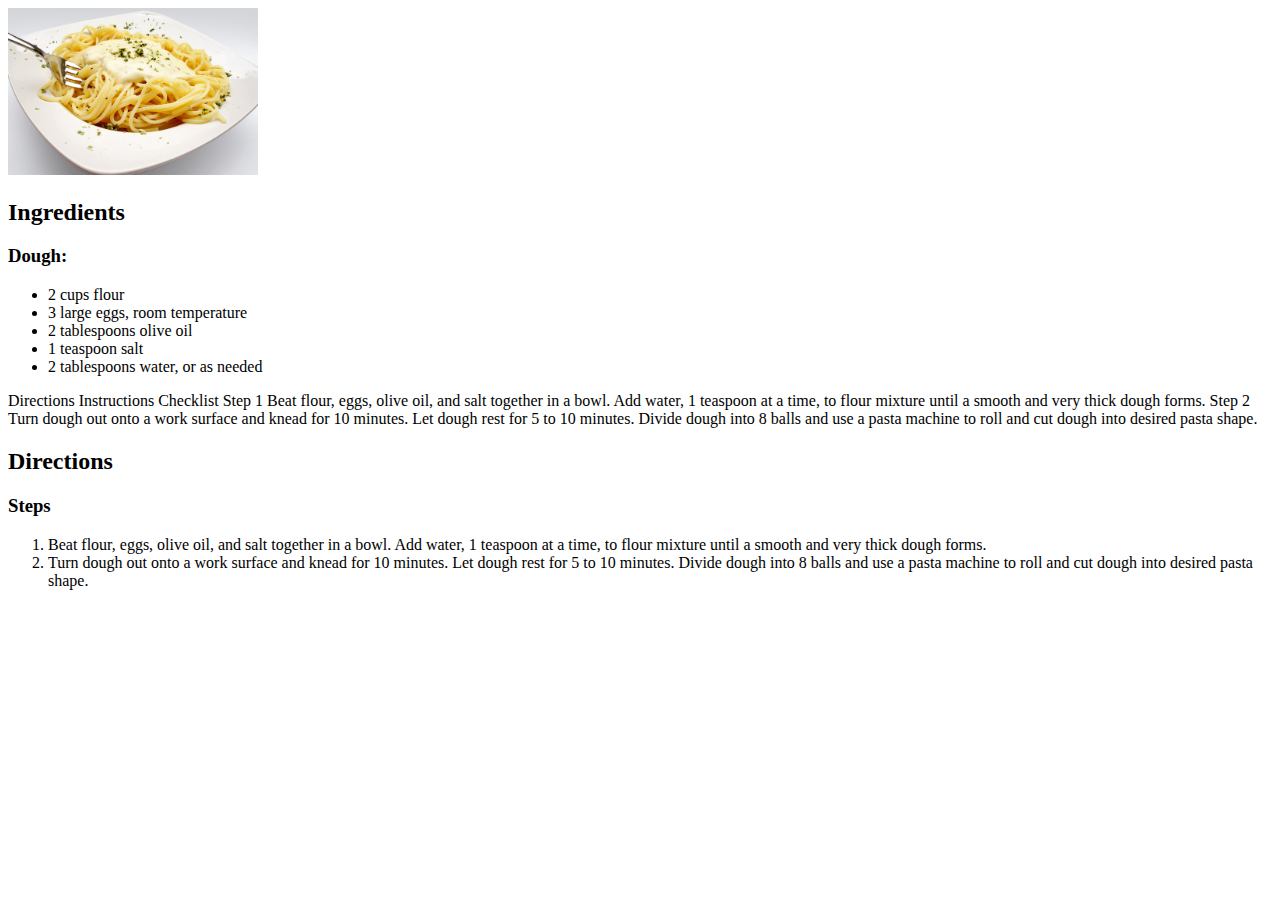
==== pasta.html @ f7d663ef "first upload" ====
<!DOCTYPE html>
<html lang="en">
<head>
    <meta charset="UTF-8">
    <meta http-equiv="X-UA-Compatible" content="IE=edge">
    <meta name="viewport" content="width=device-width, initial-scale=1.0">
    <title>Pasta</title>
</head>
<body>
    <img src="images/pasta.jpg" style="width:250px;height:auto;">
    <h2>Ingredients</h2>

    <h3>Dough:</h3>
    
        <ul>
            <li>2 cups flour</li>
            <li>3 large eggs, room temperature</li>
            <li>2 tablespoons olive oil</li>
            <li>1 teaspoon salt</li>
            <li>2 tablespoons water, or as needed </li>
        </ul>
        Directions
        Instructions Checklist
        
            Step 1
        
            Beat flour, eggs, olive oil, and salt together in a bowl. Add water, 1 teaspoon at a time, to flour mixture until a smooth and very thick dough forms.
            Step 2
        
            Turn dough out onto a work surface and knead for 10 minutes. Let dough rest for 5 to 10 minutes. Divide dough into 8 balls and use a pasta machine to roll and cut dough into desired pasta shape.
        
        
  
    
        <h2>Directions</h2>
        <h3>Steps</h3>
        
                <ol>
                
                <li>Beat flour, eggs, olive oil, and salt together in a bowl. Add water, 1 teaspoon at a time, to flour mixture until a smooth and very thick dough forms.
                </li>
               
                <li>Turn dough out onto a work surface and knead for 10 minutes. Let dough rest for 5 to 10 minutes. Divide dough into 8 balls and use a pasta machine to roll and cut dough into desired pasta shape.
                </li>
                
            </ol>
        
</body>
</html>
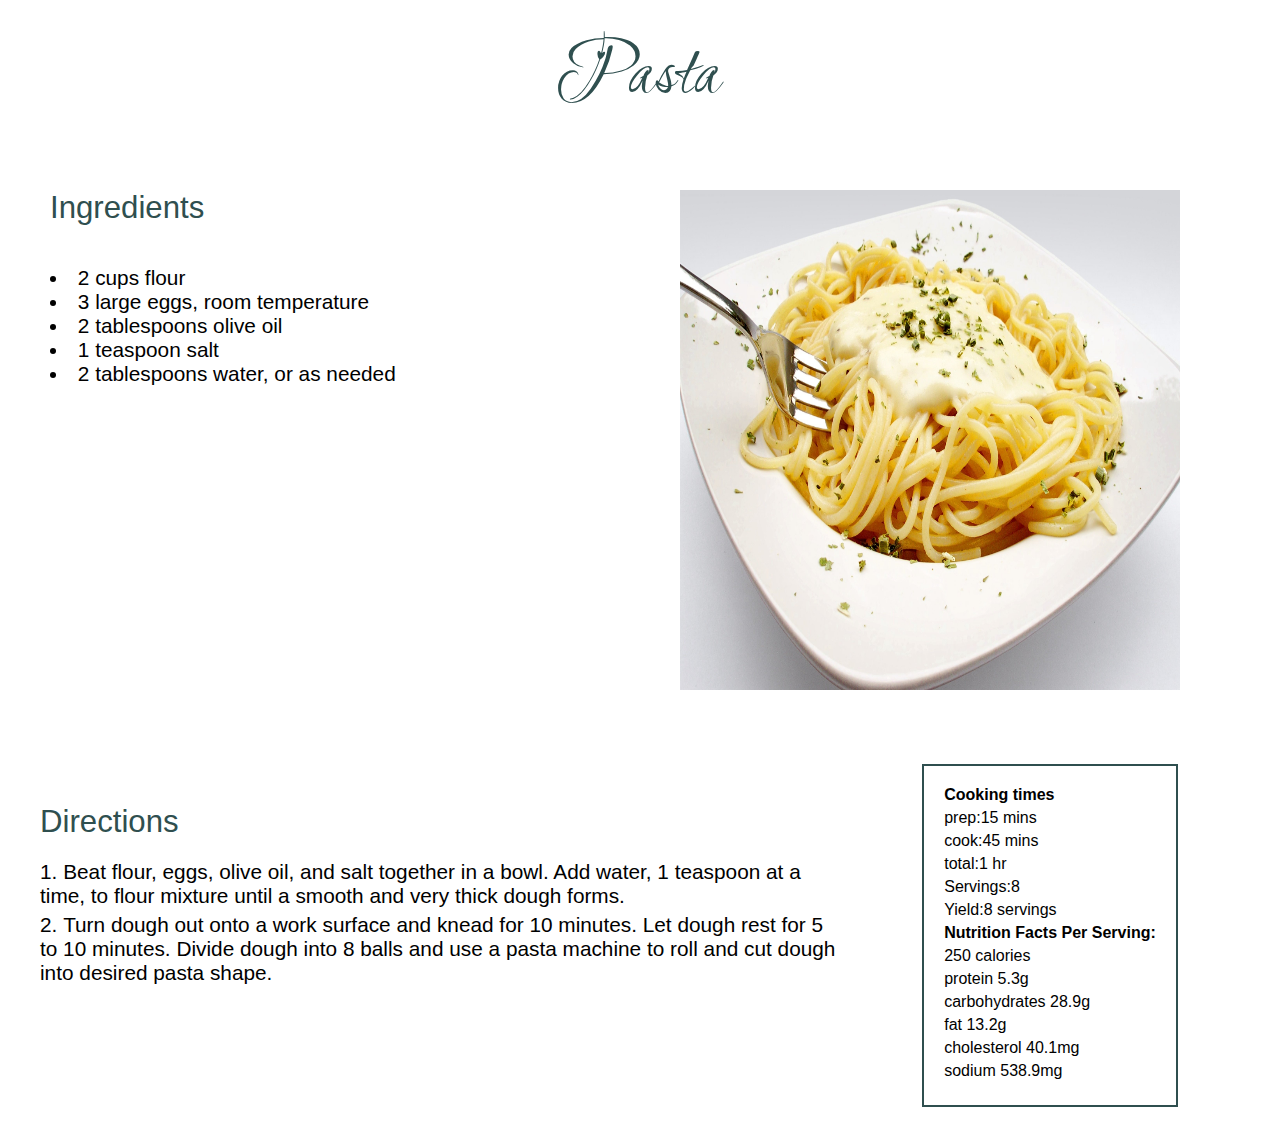
==== commit 97858ad3: "Second edit" ====
--- a/pasta.html
+++ b/pasta.html
@@ -4,46 +4,61 @@
     <meta charset="UTF-8">
     <meta http-equiv="X-UA-Compatible" content="IE=edge">
     <meta name="viewport" content="width=device-width, initial-scale=1.0">
+    <link rel="stylesheet" href="style.css">
+    <link href="https://fonts.googleapis.com/css2?family=Love+Light&display=swap" rel="stylesheet">    
     <title>Pasta</title>
 </head>
 <body>
-    <img src="images/pasta.jpg" style="width:250px;height:auto;">
-    <h2>Ingredients</h2>
-
-    <h3>Dough:</h3>
+    <header>
+        <h1>Pasta</h1>
+    </header>
     
-        <ul>
-            <li>2 cups flour</li>
-            <li>3 large eggs, room temperature</li>
-            <li>2 tablespoons olive oil</li>
-            <li>1 teaspoon salt</li>
-            <li>2 tablespoons water, or as needed </li>
-        </ul>
-        Directions
-        Instructions Checklist
-        
-            Step 1
-        
-            Beat flour, eggs, olive oil, and salt together in a bowl. Add water, 1 teaspoon at a time, to flour mixture until a smooth and very thick dough forms.
-            Step 2
-        
-            Turn dough out onto a work surface and knead for 10 minutes. Let dough rest for 5 to 10 minutes. Divide dough into 8 balls and use a pasta machine to roll and cut dough into desired pasta shape.
-        
-        
-  
     
-        <h2>Directions</h2>
-        <h3>Steps</h3>
-        
-                <ol>
-                
-                <li>Beat flour, eggs, olive oil, and salt together in a bowl. Add water, 1 teaspoon at a time, to flour mixture until a smooth and very thick dough forms.
+    <div class="container">
+        <div class="ingredients">
+            <h2>Ingredients</h2>
+            <ul>
+                <li>2 cups flour</li>
+                <li>3 large eggs, room temperature</li>
+                <li>2 tablespoons olive oil</li>
+                <li>1 teaspoon salt</li>
+                <li>2 tablespoons water, or as needed </li>
+            </ul>
+        </div>
+        <div class="image">
+            <img src="images/pasta.jpg">
+        </div>
+    </div>
+    <div class="directions_container">
+        <div class="directions">
+            <h2>Directions</h2>
+            <ol>
+                <li>Beat flour, eggs, olive oil, and salt together in a bowl. Add water, 1 teaspoon at a time, to flour
+                    mixture until a smooth and very thick dough forms.
                 </li>
-               
-                <li>Turn dough out onto a work surface and knead for 10 minutes. Let dough rest for 5 to 10 minutes. Divide dough into 8 balls and use a pasta machine to roll and cut dough into desired pasta shape.
+                <li>Turn dough out onto a work surface and knead for 10 minutes. Let dough rest for 5 to 10 minutes. Divide
+                    dough into 8 balls and use a pasta machine to roll and cut dough into desired pasta shape.
                 </li>
-                
             </ol>
-        
-</body>
+        </div>
+        <div class="misc">
+            <div class="misc_list">
+                <ul>
+                    <li><strong>Cooking times</strong></li>
+                    <li>prep:15 mins</li>
+                    <li>cook:45 mins</li>
+                    <li>total:1 hr</li>
+                    <li>Servings:8</li>
+                    <li>Yield:8 servings</li>
+                    <li><strong>Nutrition Facts Per Serving:</strong></li>
+                    <li>250 calories</li>
+                    <li>protein 5.3g</li>
+                    <li>carbohydrates 28.9g</li>
+                    <li>fat 13.2g</li>
+                    <li>cholesterol 40.1mg</li>
+                    <li>sodium 538.9mg</li>
+                </ul>
+            </div>
+        </div>
+        </body>
 </html>--- a/style.css
+++ b/style.css
@@ -0,0 +1,166 @@
+* {
+    margin:0;
+    padding:0;
+}
+html {
+    font-family: 'Open Sans Condensed', sans-serif;
+}
+header h1 {
+    font-size: 5rem;
+    text-align: center;
+    margin-bottom: 20px;
+    margin-top: 20px;
+    background-color: #fff ;
+    color: darkslategray;
+	font-weight: 300;
+    font-family: 'Love Light', cursive;
+}
+header {
+    display: block;
+    width:100%;
+    height:120px;
+}
+/*main page*/
+.recipes_container {
+    display: grid;
+    grid-template-columns: 1fr 1fr 1fr;
+    column-gap: 10px;
+    padding:10px;
+  }
+  .box {
+    position: relative;
+  }
+
+  .food_image {
+    display: block;
+    width: 100%;
+    height: auto;
+  }
+
+  .overlay {
+    position: absolute;
+    top: 0;
+    bottom: 0;
+    left: 0;
+    right: 0;
+    height: 100%;
+    width: auto;
+    opacity: 0;
+    transition: .3s ease;
+    background-color: rgba(255,255,255,0.5);
+    pointer-events: none;
+    
+  }
+  
+  .box:hover .overlay {
+    opacity: 1;
+  }
+  .text {
+    color: darkslategray;
+    font-size: 5rem;
+    position: absolute;
+    top: 50%;
+    left: 50%;
+    transform: translate(-50%, -50%);
+    -ms-transform: translate(-50%, -50%);
+    text-align: center;
+    font-family: 'Love Light', cursive;
+  }
+  .recipe_info {
+    display: grid;
+    grid-template-columns: 1fr 1fr 1fr;
+    column-gap: 20px;
+    padding-bottom: 30px;
+  }
+.pasta_text, .pizza_text, .soup_text {
+    padding-top: 20px;
+    
+}
+.pasta_text {
+    padding-left: 15px;
+}
+.soup_text {
+    padding-right: 15px;
+}
+footer {
+    display: flex;
+    justify-content: right;
+    align-items: center;
+    width:100%;
+    height:40px;
+    background-color: darkslategray;
+    color:white;
+    font-weight: 200;
+    font-size: 1rem;
+    text-align: right;
+   
+    
+}
+footer p {
+    margin-right: 30px;
+    
+}
+
+/*recipes page*/
+.container {
+    display:grid;
+    grid-template-columns: 1fr 1fr;
+    padding:50px;
+
+}
+.image img {
+    width:500px;
+    height:500px;
+    padding-left:40px;
+}
+.ingredients {
+    font-size: 1.3rem;
+}
+.ingredients h2 {
+    padding-bottom: 40px;
+    text-align: left;
+    font-weight:200;
+    color:darkslategrey;
+    
+}
+.ingredients li{
+    list-style-position: inside;
+}
+.directions_container {
+    display:grid;
+    grid-template-columns: 1fr 1fr;
+    padding-top:20px;
+
+}
+.directions {
+    padding:40px;
+    font-size: 1.3rem;
+    width:800px;
+}
+.directions h2 {
+    padding-bottom: 20px;
+    text-align: left;
+    font-weight:300;
+    color:darkslategrey;
+    font-family: ;
+
+}
+.directions li {
+    list-style-position: inside;
+    padding-bottom: 5px;
+}
+.misc li{
+    list-style: none;
+    padding-bottom: 5px;
+}
+.misc {
+    display:flex;
+    justify-content: center;
+    align-items: center;
+}
+.misc_list {
+    border: 2px solid darkslategrey;
+    padding:20px;
+    margin-right:60px;
+    margin-bottom: 20px;
+}